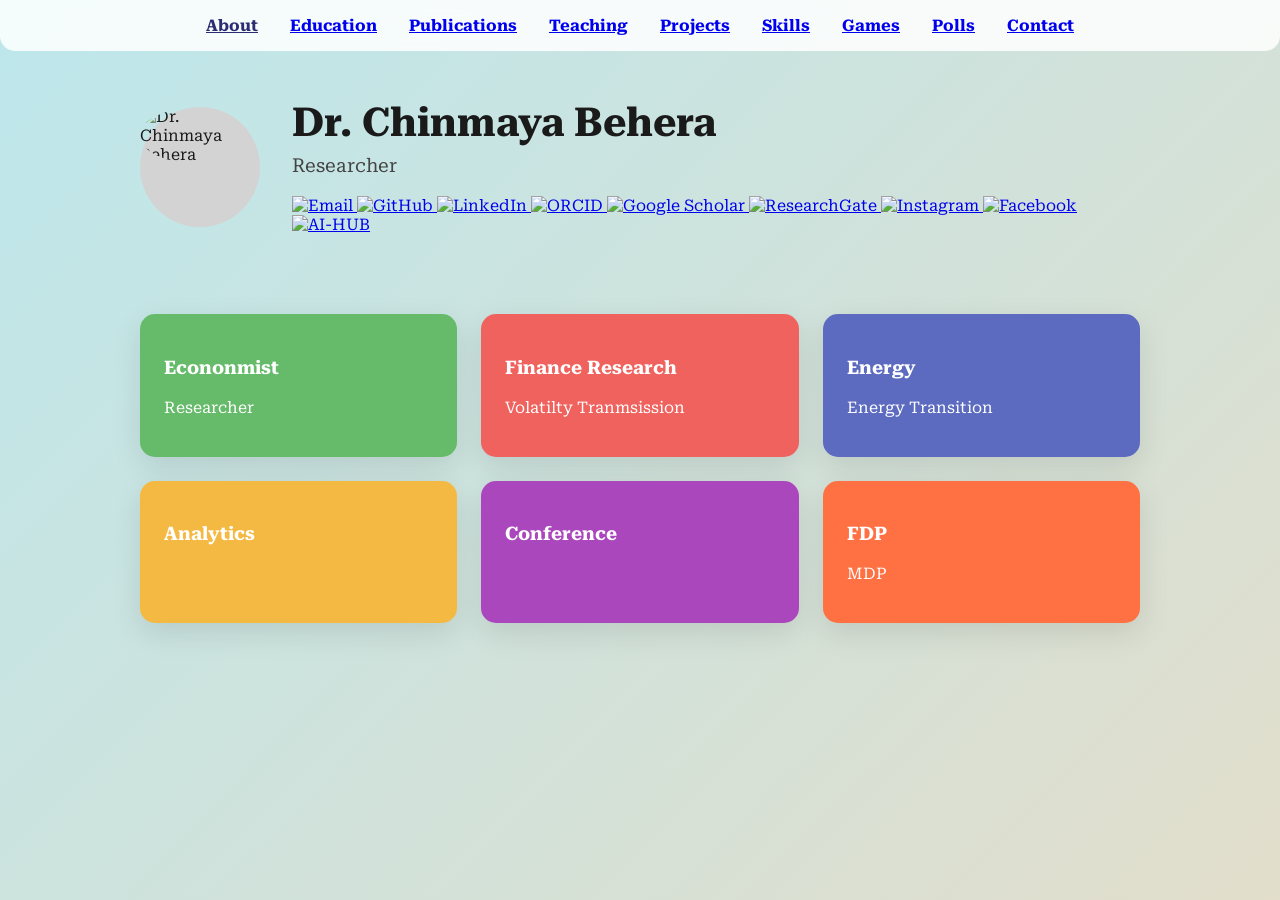
==== index.html @ cb4bd6bf "Update index.html" ====
<!DOCTYPE html>
<html lang="en">
<head>
  <meta charset="UTF-8" />
  <meta name="viewport" content="width=device-width, initial-scale=1.0" />
  <title>Dr. Chinmaya Behera</title>
  <link rel="stylesheet" href="style.css" />
  <link rel="icon" type="image/x-icon" href="assets/favicon.ico" />
  <link href="https://fonts.googleapis.com/css2?family=Roboto+Serif:wght@400;700&display=swap" rel="stylesheet">
  <link href="https://cdn.jsdelivr.net/npm/aos@2.3.1/dist/aos.css" rel="stylesheet">
  <script src="https://cdn.jsdelivr.net/npm/aos@2.3.1/dist/aos.js"></script>
</head>
<body onload="AOS.init();">
  <header class="navbar">
    <nav>
      <ul>
        <li class="active">About</li>
        <li><a href="education.html">Education</a></li>
        <li><a href="publications.html">Publications</a></li>
        <li><a href="teaching.html">Teaching</a></li>
        <li><a href="projects.html">Projects</a></li>
        <li><a href="skills.html">Skills</a></li>
        <li><a href="games-simulations.html">Games</a></li>
        <li><a href="poll.html">Polls</a></li>
        <li><a href="contact.html">Contact</a></li>
      </ul>
    </nav>
  </header>

  <main class="about-section" data-aos="fade-up">
    <div class="intro">
      <div class="avatar">
        <img src="assets/img/prof_pic.jpg" alt="Dr. Chinmaya Behera" style="width: 120px; border-radius: 50%;" />
      </div>
      <div class="intro-text">
        <h1>Dr. Chinmaya Behera </h1>
        <p class="title" style="text-align: justify;">Researcher</p>

         <a href="chinmayaeco@gmail.com" title="Email">
            <img src="assets/icons/email.svg" alt="Email" width="30" />
          </a>
          <a href="https://github.com/chinmayaeco" target="_blank" title="GitHub">
            <img src="assets/icons/github.svg" alt="GitHub" width="30" />
          </a>
          <a href="https://www.linkedin.com/in/dr-chinmaya-behera-03180b23/">
            <img src="assets/icons/lin.png" alt="LinkedIn" width="30" />
          </a>
          <a href="https://orcid.org/0000-0003-1650-9306?lang=en" target="_blank" title="ORCID iD">
            <img src="assets/icons/orcid.svg" alt="ORCID" width="30" />
          </a>
          <a href="https://scholar.google.com/citations?user=LjcboAMAAAAJ&hl=en" target="_blank" title="Google Scholar">
            <img src="assets/icons/google-scholar.svg" alt="Google Scholar" width="30" />
          </a>
          <a href="https://www.researchgate.net/profile/Chinmaya-Behera?ev=hdr_xprf?ev=hdr_xprf" target="_blank" title="ResearchGate">
            <img src="assets/icons/researchgate.svg" alt="ResearchGate" width="30" />
          </a>
          <a href="https://www.instagram.com/chinmayaeco/" target="_blank" title="Instagram">
            <img src="assets/icons/instagram.svg" alt="Instagram" width="30" />
          </a>
          <a href="https://www.facebook.com/chinmayaeco/" target="_blank" title="Facebook">
            <img src="assets/icons/facebook.svg" alt="Facebook" width="30" />
          </a>
          </a>
          <a href="https://chinmayaeco.github.io/" target="_blank" title="Researcher">
            <img src="assets/icons/ai-solid.svg" alt="AI-HUB" width="30" />
          </a>
        
      </div>

  <div class="cards">
    <div class="card green" data-aos="zoom-in">
      <h3>Econonmist</h3>
      <p>Researcher</p>
    </div>
    
    <div class="card red" data-aos="zoom-in" data-aos-delay="100">
      <h3>Finance Research</h3>
      <p>Volatilty Tranmsission </p>
    </div>
    
    <div class="card blue" data-aos="zoom-in" data-aos-delay="200">
      <h3>Energy</h3>
      <p>Energy Transition </p>
    </div>
    
    <div class="card yellow" data-aos="zoom-in" data-aos-delay="300">
      <h3> Analytics</h3>
      <p></p>
    </div>
    
    <div class="card purple" data-aos="zoom-in" data-aos-delay="400">
      <h3>Conference</h3>
      <p></p>
    </div>
    
    <div class="card orange" data-aos="zoom-in" data-aos-delay="500">
      <h3>FDP</h3>
      <p>MDP</p>
    </div>
  </div>

  </main>
</body>
</html>
---- style.css ----
/* Base Setup */
body {
  margin: 0;
  font-family: 'Roboto Serif', serif;
  background: linear-gradient(135deg, #bde7ec, #ffd6b1, #f1c6e7);
  background-size: 400% 400%;
  animation: gradientBG 20s ease infinite;
  color: #1a1a1a;
}

@keyframes gradientBG {
  0% { background-position: 0% 50%; }
  50% { background-position: 100% 50%; }
  100% { background-position: 0% 50%; }
}

/* Navbar */
.navbar {
  background: rgba(255, 255, 255, 0.85);
  padding: 1rem 2rem;
  border-radius: 0 0 15px 15px;
  backdrop-filter: blur(10px);
  position: sticky;
  top: 0;
  z-index: 100;
}

.navbar nav ul {
  display: flex;
  list-style: none;
  gap: 2rem;
  margin: 0;
  padding: 0;
  justify-content: center;
  flex-wrap: wrap;
}

.navbar nav ul li {
  font-weight: bold;
  cursor: pointer;
  transition: all 0.3s ease;
}

.navbar nav ul li.active,
.navbar nav ul li:hover {
  color: #2c2c72;
  text-decoration: underline;
}

/* Intro Section */
.about-section {
  padding: 3rem 2rem;
  max-width: 1000px;
  margin: auto;
}

.intro {
  display: flex;
  gap: 2rem;
  align-items: center;
  flex-wrap: wrap;
}

.avatar {
  width: 120px;
  height: 120px;
  background-color: #d3d3d3;
  border-radius: 50%;
}

.intro-text {
  flex: 1;
}

.intro-text h1 {
  font-size: 2.5rem;
  margin: 0;
}

.intro-text .title {
  font-size: 1.2rem;
  color: #444;
  margin-top: 0.5rem;
}

/* Cards */
.cards {
  margin-top: 3rem;
  display: flex;
  flex-wrap: wrap;
  justify-content: space-between;
  gap: 1.5rem;
}

.card {
  flex: 1;
  min-width: 250px;
  padding: 1.5rem;
  border-radius: 15px;
  box-shadow: 0 10px 30px rgba(0,0,0,0.1);
  color: white;
  transition: transform 0.3s ease, box-shadow 0.3s ease;
}

.card:hover {
  transform: translateY(-5px);
  box-shadow: 0 15px 40px rgba(0,0,0,0.15);
}

/* Individual Colors */
.card.red {
  background-color: #f0625d;
}

.card.blue {
  background-color: #5c6bc0;
}

.card.yellow {
  background-color: #f4b942;
}

.card.green {
  background-color: #66bb6a;
}

.card.purple {
  background-color: #ab47bc;
}

.card.orange {
  background-color: #ff7043;
}

/* Responsive */
@media (max-width: 768px) {
  .intro {
    flex-direction: column;
    text-align: center;
  }

  .cards {
    flex-direction: column;
  }

  .card {
    margin: 0 auto;
  }
}
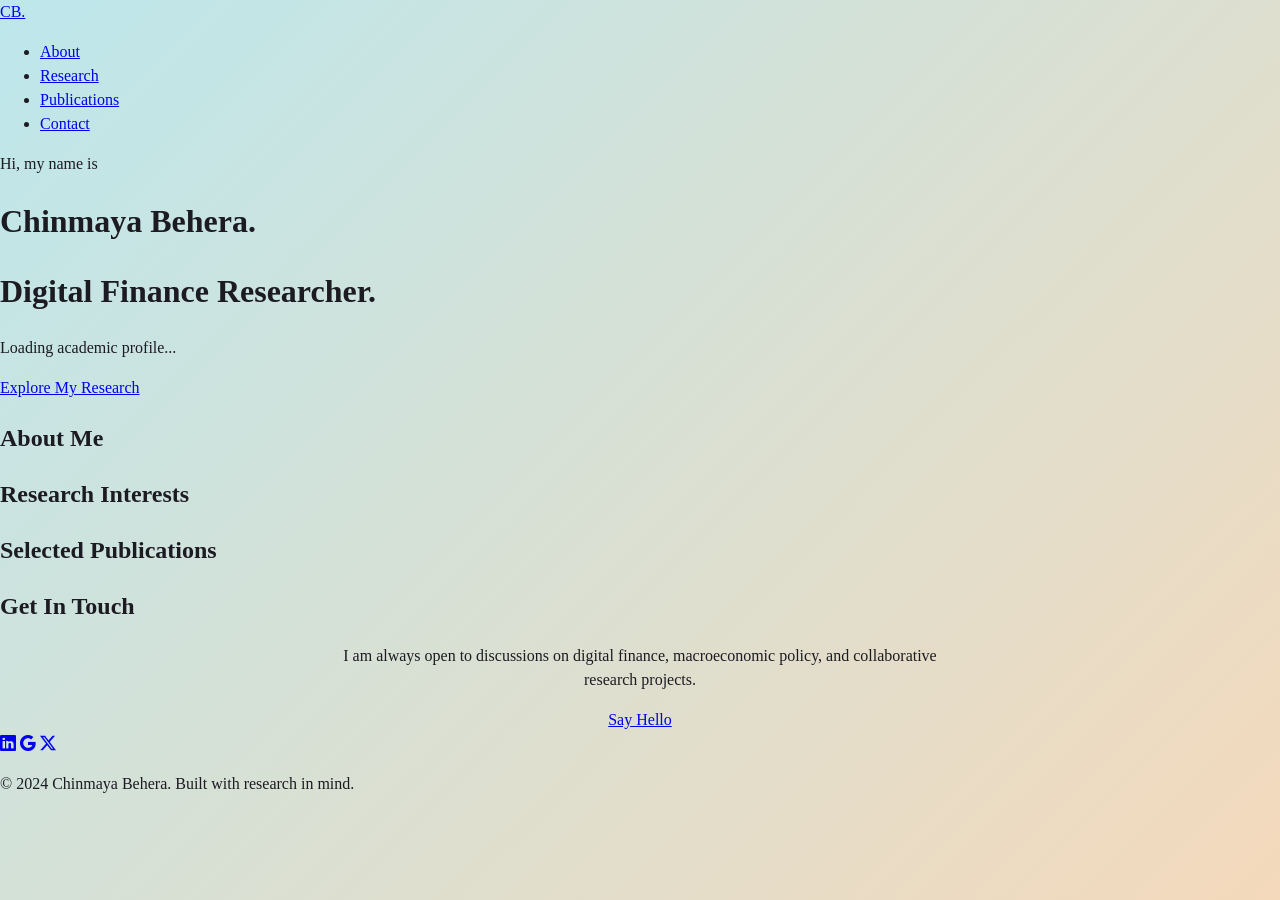
==== commit 3b12f9a9: "Update index.html" ====
--- a/index.html
+++ b/index.html
@@ -1,104 +1,88 @@
 <!DOCTYPE html>
 <html lang="en">
 <head>
-  <meta charset="UTF-8" />
-  <meta name="viewport" content="width=device-width, initial-scale=1.0" />
-  <title>Dr. Chinmaya Behera</title>
-  <link rel="stylesheet" href="style.css" />
-  <link rel="icon" type="image/x-icon" href="assets/favicon.ico" />
-  <link href="https://fonts.googleapis.com/css2?family=Roboto+Serif:wght@400;700&display=swap" rel="stylesheet">
-  <link href="https://cdn.jsdelivr.net/npm/aos@2.3.1/dist/aos.css" rel="stylesheet">
-  <script src="https://cdn.jsdelivr.net/npm/aos@2.3.1/dist/aos.js"></script>
+    <meta charset="UTF-8">
+    <meta name="viewport" content="width=device-width, initial-scale=1.0">
+    <meta name="description" content="Chinmaya Behera - Academic Portfolio and Research in Digital Finance, Inflation & Financial Inclusion.">
+    <title>Chinmaya Behera | Research Portfolio</title>
+    <link rel="stylesheet" href="style.css">
+    <link rel="stylesheet" href="https://cdn.jsdelivr.net/npm/bootstrap-icons@1.11.1/font/bootstrap-icons.css">
 </head>
-<body onload="AOS.init();">
-  <header class="navbar">
+<body>
     <nav>
-      <ul>
-        <li class="active">About</li>
-        <li><a href="education.html">Education</a></li>
-        <li><a href="publications.html">Publications</a></li>
-        <li><a href="teaching.html">Teaching</a></li>
-        <li><a href="projects.html">Projects</a></li>
-        <li><a href="skills.html">Skills</a></li>
-        <li><a href="games-simulations.html">Games</a></li>
-        <li><a href="poll.html">Polls</a></li>
-        <li><a href="contact.html">Contact</a></li>
-      </ul>
+        <div class="container">
+            <a href="#" class="logo">CB.</a>
+            <ul class="nav-links">
+                <li><a href="#about">About</a></li>
+                <li><a href="#research">Research</a></li>
+                <li><a href="#publications">Publications</a></li>
+                <li><a href="#contact">Contact</a></li>
+            </ul>
+        </div>
     </nav>
-  </header>
 
-  <main class="about-section" data-aos="fade-up">
-    <div class="intro">
-      <div class="avatar">
-        <img src="assets/img/prof_pic.jpg" alt="Dr. Chinmaya Behera" style="width: 120px; border-radius: 50%;" />
-      </div>
-      <div class="intro-text">
-        <h1>Dr. Chinmaya Behera </h1>
-        <p class="title" style="text-align: justify;">Researcher</p>
+    <header class="hero">
+        <div class="container hero-content">
+            <span class="fade-in">Hi, my name is</span>
+            <h1 id="user-name" class="fade-in" style="animation-delay: 0.2s">Chinmaya Behera.</h1>
+            <h1 id="user-title" class="fade-in" style="color: var(--text-dim); animation-delay: 0.4s">Digital Finance Researcher.</h1>
+            <p id="user-bio" class="bio fade-in" style="animation-delay: 0.6s">
+                Loading academic profile...
+            </p>
+            <a href="#research" class="btn fade-in" style="animation-delay: 0.8s">Explore My Research</a>
+        </div>
+    </header>
 
-         <a href="chinmayaeco@gmail.com" title="Email">
-            <img src="assets/icons/email.svg" alt="Email" width="30" />
-          </a>
-          <a href="https://github.com/chinmayaeco" target="_blank" title="GitHub">
-            <img src="assets/icons/github.svg" alt="GitHub" width="30" />
-          </a>
-          <a href="https://www.linkedin.com/in/dr-chinmaya-behera-03180b23/">
-            <img src="assets/icons/lin.png" alt="LinkedIn" width="30" />
-          </a>
-          <a href="https://orcid.org/0000-0003-1650-9306?lang=en" target="_blank" title="ORCID iD">
-            <img src="assets/icons/orcid.svg" alt="ORCID" width="30" />
-          </a>
-          <a href="https://scholar.google.com/citations?user=LjcboAMAAAAJ&hl=en" target="_blank" title="Google Scholar">
-            <img src="assets/icons/google-scholar.svg" alt="Google Scholar" width="30" />
-          </a>
-          <a href="https://www.researchgate.net/profile/Chinmaya-Behera?ev=hdr_xprf?ev=hdr_xprf" target="_blank" title="ResearchGate">
-            <img src="assets/icons/researchgate.svg" alt="ResearchGate" width="30" />
-          </a>
-          <a href="https://www.instagram.com/chinmayaeco/" target="_blank" title="Instagram">
-            <img src="assets/icons/instagram.svg" alt="Instagram" width="30" />
-          </a>
-          <a href="https://www.facebook.com/chinmayaeco/" target="_blank" title="Facebook">
-            <img src="assets/icons/facebook.svg" alt="Facebook" width="30" />
-          </a>
-          </a>
-          <a href="https://chinmayaeco.github.io/" target="_blank" title="Researcher">
-            <img src="assets/icons/ai-solid.svg" alt="AI-HUB" width="30" />
-          </a>
-        
-      </div>
+    <section id="about" class="container">
+        <div class="section-title">
+            <h2>About Me</h2>
+        </div>
+        <div class="about-content">
+            <div id="about-text">
+                <!-- Data from JSON -->
+            </div>
+        </div>
+    </section>
 
-  <div class="cards">
-    <div class="card green" data-aos="zoom-in">
-      <h3>Econonmist</h3>
-      <p>Researcher</p>
-    </div>
-    
-    <div class="card red" data-aos="zoom-in" data-aos-delay="100">
-      <h3>Finance Research</h3>
-      <p>Volatilty Tranmsission </p>
-    </div>
-    
-    <div class="card blue" data-aos="zoom-in" data-aos-delay="200">
-      <h3>Energy</h3>
-      <p>Energy Transition </p>
-    </div>
-    
-    <div class="card yellow" data-aos="zoom-in" data-aos-delay="300">
-      <h3> Analytics</h3>
-      <p></p>
-    </div>
-    
-    <div class="card purple" data-aos="zoom-in" data-aos-delay="400">
-      <h3>Conference</h3>
-      <p></p>
-    </div>
-    
-    <div class="card orange" data-aos="zoom-in" data-aos-delay="500">
-      <h3>FDP</h3>
-      <p>MDP</p>
-    </div>
-  </div>
+    <section id="research" class="container">
+        <div class="section-title">
+            <h2>Research Interests</h2>
+        </div>
+        <div class="research-grid" id="interest-grid">
+            <!-- Dynamic Content -->
+        </div>
+    </section>
 
-  </main>
+    <section id="publications" class="container">
+        <div class="section-title">
+            <h2>Selected Publications</h2>
+        </div>
+        <div class="pub-list" id="publication-list">
+            <!-- Dynamic Content -->
+        </div>
+    </section>
+
+    <section id="contact" class="container">
+        <div class="section-title">
+            <h2>Get In Touch</h2>
+        </div>
+        <div style="text-align: center; max-width: 600px; margin: 0 auto;">
+            <p class="bio">I am always open to discussions on digital finance, macroeconomic policy, and collaborative research projects.</p>
+            <a id="email-link" href="mailto:chinmaya@gim.ac.in" class="btn" style="margin-top: 2rem;">Say Hello</a>
+        </div>
+    </section>
+
+    <footer>
+        <div class="container">
+            <div class="footer-links">
+                <a href="#" id="linkedin-link"><i class="bi bi-linkedin"></i></a>
+                <a href="#" id="scholar-link"><i class="bi bi-google"></i></a>
+                <a href="#" id="twitter-link"><i class="bi bi-twitter-x"></i></a>
+            </div>
+            <p>&copy; 2024 Chinmaya Behera. Built with research in mind.</p>
+        </div>
+    </footer>
+
+    <script src="script.js"></script>
 </body>
 </html>
--- a/style.css
+++ b/style.css
@@ -1,149 +1,223 @@
-/* Base Setup */
+/* ------------------------------
+   Design tokens + global reset
+------------------------------- */
+:root {
+  --font-family: 'Roboto Serif', Georgia, 'Times New Roman', serif;
+  --text: #1c1b22;
+  --text-muted: #4a4a58;
+  --surface: rgba(255, 255, 255, 0.82);
+  --surface-strong: rgba(255, 255, 255, 0.94);
+  --focus: #2746f3;
+  --shadow-sm: 0 6px 20px rgba(0, 0, 0, 0.08);
+  --shadow-md: 0 14px 30px rgba(0, 0, 0, 0.14);
+
+  --red: #e64f4a;
+  --blue: #4a5ec7;
+  --yellow: #d59a2d;
+  --green: #4ea652;
+  --purple: #8b3ea2;
+  --orange: #ea6437;
+
+  --gradient-1: #bde7ec;
+  --gradient-2: #ffd6b1;
+  --gradient-3: #f1c6e7;
+}
+
+* {
+  box-sizing: border-box;
+}
+
+html,
 body {
   margin: 0;
-  font-family: 'Roboto Serif', serif;
-  background: linear-gradient(135deg, #bde7ec, #ffd6b1, #f1c6e7);
-  background-size: 400% 400%;
-  animation: gradientBG 20s ease infinite;
-  color: #1a1a1a;
+  min-height: 100%;
+}
+
+body {
+  font-family: var(--font-family);
+  line-height: 1.5;
+  color: var(--text);
+  background: linear-gradient(135deg, var(--gradient-1), var(--gradient-2), var(--gradient-3));
+  background-size: 240% 240%;
+  animation: gradientBG 18s ease infinite;
+  text-rendering: optimizeLegibility;
 }
 
 @keyframes gradientBG {
-  0% { background-position: 0% 50%; }
-  50% { background-position: 100% 50%; }
-  100% { background-position: 0% 50%; }
-}
-
-/* Navbar */
+  0% {
+    background-position: 0% 50%;
+  }
+  50% {
+    background-position: 100% 50%;
+  }
+  100% {
+    background-position: 0% 50%;
+  }
+}
+
+/* ------------------------------
+   Navigation
+------------------------------- */
 .navbar {
-  background: rgba(255, 255, 255, 0.85);
-  padding: 1rem 2rem;
-  border-radius: 0 0 15px 15px;
-  backdrop-filter: blur(10px);
   position: sticky;
   top: 0;
   z-index: 100;
+  padding: 0.9rem 1.25rem;
+  margin: 0 auto;
+  border-radius: 0 0 16px 16px;
+  background: var(--surface);
+  backdrop-filter: blur(12px);
+  -webkit-backdrop-filter: blur(12px);
+  border-bottom: 1px solid rgba(255, 255, 255, 0.7);
 }
 
 .navbar nav ul {
   display: flex;
+  justify-content: center;
+  align-items: center;
+  flex-wrap: wrap;
   list-style: none;
-  gap: 2rem;
+  gap: 0.6rem 1.4rem;
   margin: 0;
   padding: 0;
-  justify-content: center;
-  flex-wrap: wrap;
 }
 
 .navbar nav ul li {
-  font-weight: bold;
+  font-weight: 650;
+  padding: 0.2rem 0.1rem;
   cursor: pointer;
-  transition: all 0.3s ease;
+  color: var(--text-muted);
+  border-radius: 0.3rem;
+  transition: color 180ms ease, transform 180ms ease;
 }
 
 .navbar nav ul li.active,
 .navbar nav ul li:hover {
-  color: #2c2c72;
+  color: #27206e;
   text-decoration: underline;
-}
-
-/* Intro Section */
+  text-underline-offset: 0.23em;
+}
+
+.navbar nav ul li:focus-visible {
+  outline: 3px solid color-mix(in srgb, var(--focus), white 20%);
+  outline-offset: 2px;
+}
+
+/* ------------------------------
+   Intro section
+------------------------------- */
 .about-section {
-  padding: 3rem 2rem;
-  max-width: 1000px;
-  margin: auto;
+  width: min(1080px, 92%);
+  margin-inline: auto;
+  padding: clamp(1.6rem, 2.5vw, 3rem) 0;
 }
 
 .intro {
   display: flex;
-  gap: 2rem;
+  gap: clamp(1rem, 2vw, 2rem);
   align-items: center;
   flex-wrap: wrap;
+  padding: 1rem;
+  border-radius: 1rem;
+  background: var(--surface-strong);
+  box-shadow: var(--shadow-sm);
 }
 
 .avatar {
-  width: 120px;
-  height: 120px;
-  background-color: #d3d3d3;
+  inline-size: clamp(96px, 16vw, 132px);
+  block-size: clamp(96px, 16vw, 132px);
   border-radius: 50%;
+  flex: 0 0 auto;
+  background:
+    radial-gradient(circle at 30% 30%, rgba(255, 255, 255, 0.65), transparent 50%),
+    linear-gradient(160deg, #d7d9dd, #b8bcc2);
+  box-shadow: inset 0 0 0 2px rgba(255, 255, 255, 0.5);
 }
 
 .intro-text {
-  flex: 1;
+  flex: 1 1 300px;
 }
 
 .intro-text h1 {
-  font-size: 2.5rem;
+  font-size: clamp(1.9rem, 4vw, 2.6rem);
   margin: 0;
 }
 
 .intro-text .title {
-  font-size: 1.2rem;
-  color: #444;
-  margin-top: 0.5rem;
-}
-
-/* Cards */
+  margin-top: 0.4rem;
+  color: var(--text-muted);
+  font-size: clamp(1rem, 2.1vw, 1.2rem);
+}
+
+/* ------------------------------
+   Cards
+------------------------------- */
 .cards {
-  margin-top: 3rem;
-  display: flex;
-  flex-wrap: wrap;
-  justify-content: space-between;
-  gap: 1.5rem;
+  margin-top: clamp(1.7rem, 3vw, 3rem);
+  display: grid;
+  gap: 1.1rem;
+  grid-template-columns: repeat(auto-fit, minmax(230px, 1fr));
 }
 
 .card {
-  flex: 1;
-  min-width: 250px;
-  padding: 1.5rem;
-  border-radius: 15px;
-  box-shadow: 0 10px 30px rgba(0,0,0,0.1);
-  color: white;
-  transition: transform 0.3s ease, box-shadow 0.3s ease;
-}
-
-.card:hover {
-  transform: translateY(-5px);
-  box-shadow: 0 15px 40px rgba(0,0,0,0.15);
-}
-
-/* Individual Colors */
-.card.red {
-  background-color: #f0625d;
-}
-
-.card.blue {
-  background-color: #5c6bc0;
-}
-
-.card.yellow {
-  background-color: #f4b942;
-}
-
-.card.green {
-  background-color: #66bb6a;
-}
-
-.card.purple {
-  background-color: #ab47bc;
-}
-
-.card.orange {
-  background-color: #ff7043;
-}
-
-/* Responsive */
+  position: relative;
+  border-radius: 16px;
+  padding: 1.25rem;
+  color: #fff;
+  box-shadow: var(--shadow-sm);
+  transition: transform 220ms ease, box-shadow 220ms ease;
+  isolation: isolate;
+  overflow: hidden;
+}
+
+.card::before {
+  content: '';
+  position: absolute;
+  inset: -30% -20% auto auto;
+  width: 130px;
+  height: 130px;
+  background: radial-gradient(circle, rgba(255, 255, 255, 0.3), transparent 65%);
+  pointer-events: none;
+  z-index: -1;
+}
+
+.card:hover,
+.card:focus-within {
+  transform: translateY(-6px);
+  box-shadow: var(--shadow-md);
+}
+
+.card.red { background-color: var(--red); }
+.card.blue { background-color: var(--blue); }
+.card.yellow { background-color: var(--yellow); }
+.card.green { background-color: var(--green); }
+.card.purple { background-color: var(--purple); }
+.card.orange { background-color: var(--orange); }
+
+/* ------------------------------
+   Responsive + motion preferences
+------------------------------- */
 @media (max-width: 768px) {
+  .navbar {
+    border-radius: 0;
+    padding-inline: 0.7rem;
+  }
+
   .intro {
     flex-direction: column;
     text-align: center;
   }
 
   .cards {
-    flex-direction: column;
-  }
-
-  .card {
-    margin: 0 auto;
-  }
-}
+    grid-template-columns: 1fr;
+  }
+}
+
+@media (prefers-reduced-motion: reduce) {
+  * {
+    animation-duration: 0.01ms !important;
+    animation-iteration-count: 1 !important;
+    transition-duration: 0.01ms !important;
+    scroll-behavior: auto !important;
+  }
+}
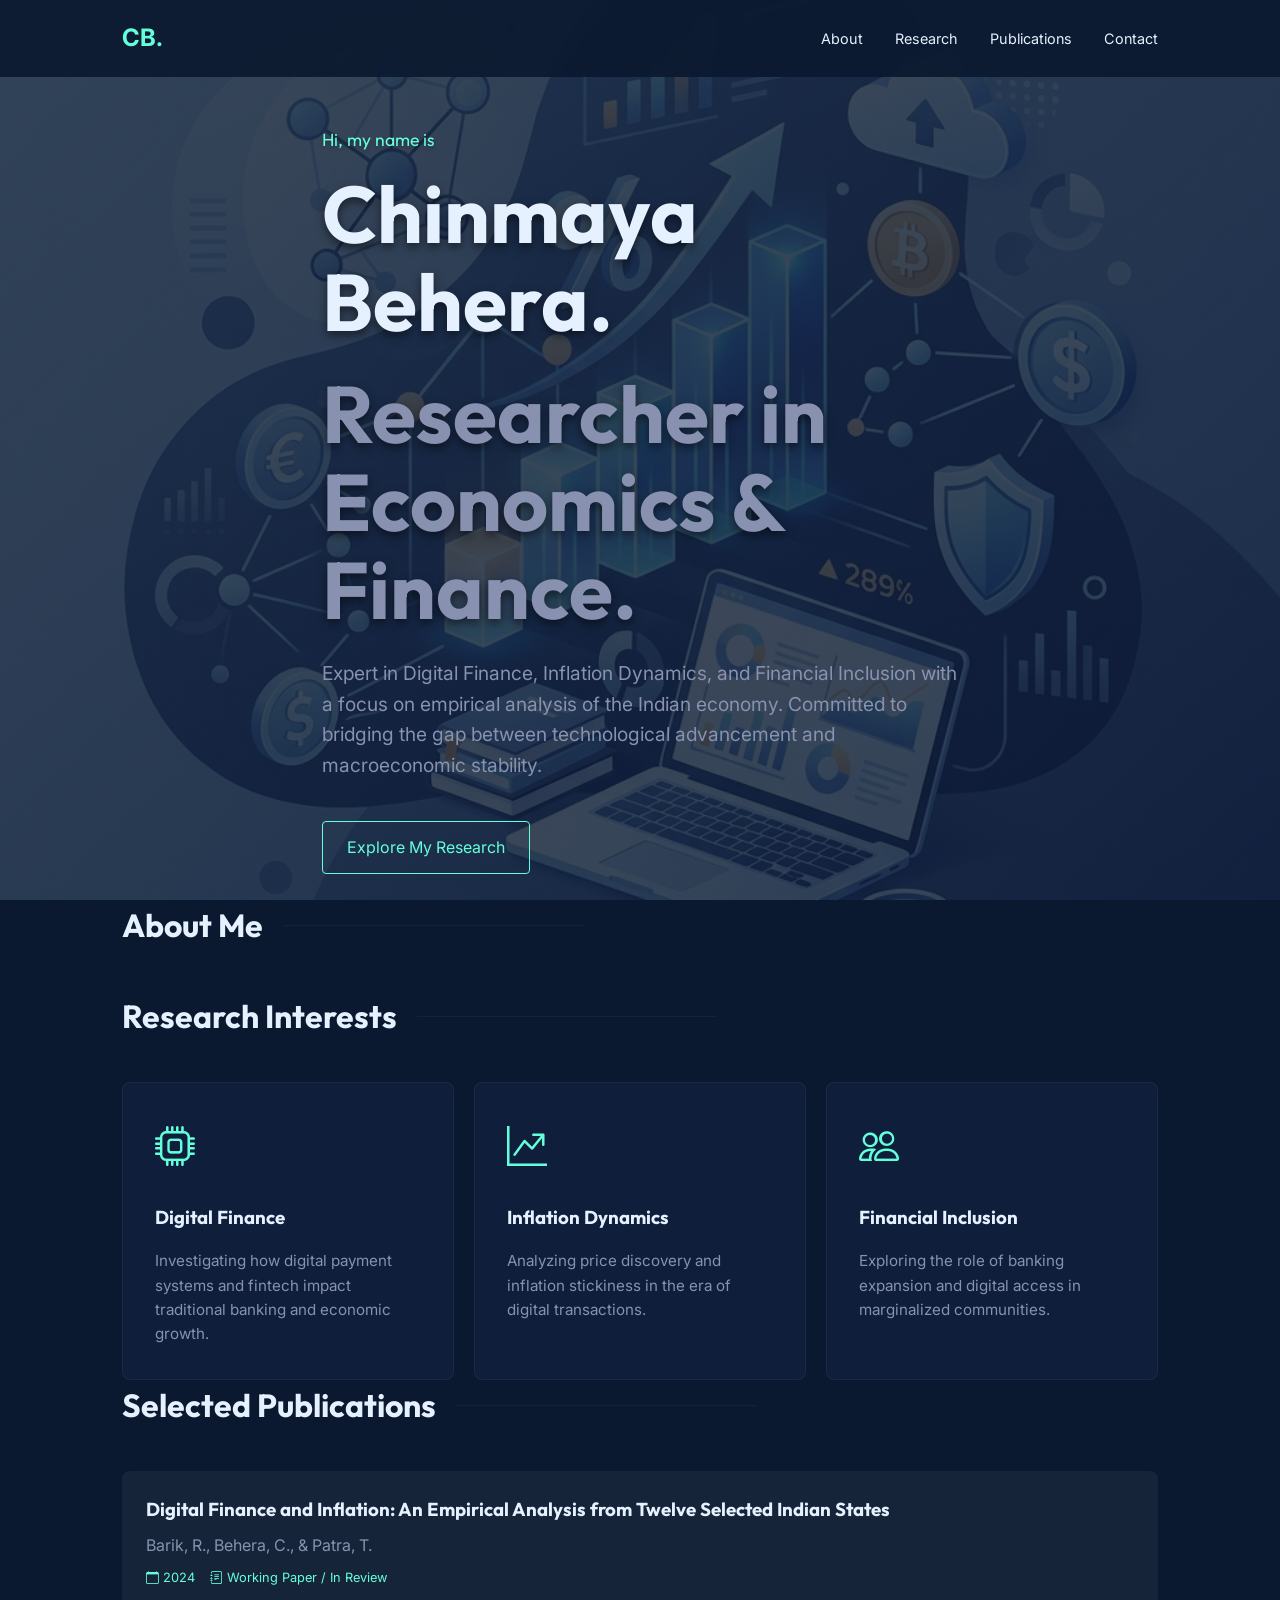
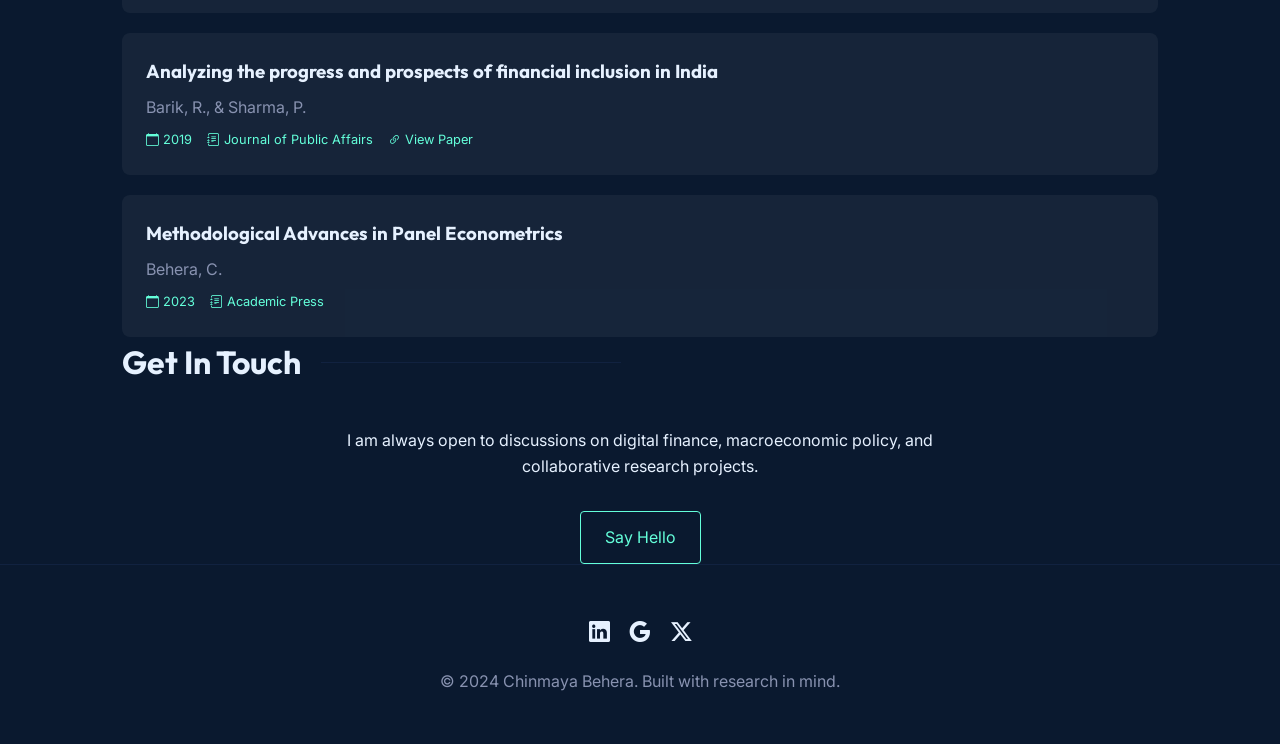
==== commit 7cbdcf8b: "Update index.html" ====
--- a/index.html
+++ b/index.html
@@ -2,7 +2,7 @@
 <html lang="en">
 <head>
     <meta charset="UTF-8">
-    <meta name="viewport" content="width=device-width, initial-scale=1.0">
+    <meta name="viewport" content="width=device-width, initial-scale=.5">
     <meta name="description" content="Chinmaya Behera - Academic Portfolio and Research in Digital Finance, Inflation & Financial Inclusion.">
     <title>Chinmaya Behera | Research Portfolio</title>
     <link rel="stylesheet" href="style.css">
--- a/style.css
+++ b/style.css
@@ -1,223 +1,276 @@
-/* ------------------------------
-   Design tokens + global reset
-------------------------------- */
+@import url('https://fonts.googleapis.com/css2?family=Inter:wght@300;400;600&family=Outfit:wght@300;400;600;700&display=swap');
+
 :root {
-  --font-family: 'Roboto Serif', Georgia, 'Times New Roman', serif;
-  --text: #1c1b22;
-  --text-muted: #4a4a58;
-  --surface: rgba(255, 255, 255, 0.82);
-  --surface-strong: rgba(255, 255, 255, 0.94);
-  --focus: #2746f3;
-  --shadow-sm: 0 6px 20px rgba(0, 0, 0, 0.08);
-  --shadow-md: 0 14px 30px rgba(0, 0, 0, 0.14);
-
-  --red: #e64f4a;
-  --blue: #4a5ec7;
-  --yellow: #d59a2d;
-  --green: #4ea652;
-  --purple: #8b3ea2;
-  --orange: #ea6437;
-
-  --gradient-1: #bde7ec;
-  --gradient-2: #ffd6b1;
-  --gradient-3: #f1c6e7;
+  --primary: #0a192f;
+  --secondary: #112240;
+  --accent: #64ffda;
+  --text-light: #e6f1ff;
+  --text-dim: #8892b0;
+  --bg: #0a192f;
+  --card-bg: rgba(17, 34, 64, 0.7);
+  --glass: rgba(255, 255, 255, 0.05);
+  --transition: all 0.3s cubic-bezier(0.645, 0.045, 0.355, 1);
 }
 
 * {
-  box-sizing: border-box;
-}
-
-html,
-body {
-  margin: 0;
-  min-height: 100%;
-}
-
-body {
-  font-family: var(--font-family);
-  line-height: 1.5;
-  color: var(--text);
-  background: linear-gradient(135deg, var(--gradient-1), var(--gradient-2), var(--gradient-3));
-  background-size: 240% 240%;
-  animation: gradientBG 18s ease infinite;
-  text-rendering: optimizeLegibility;
-}
-
-@keyframes gradientBG {
-  0% {
-    background-position: 0% 50%;
-  }
-  50% {
-    background-position: 100% 50%;
-  }
-  100% {
-    background-position: 0% 50%;
-  }
-}
-
-/* ------------------------------
-   Navigation
-------------------------------- */
-.navbar {
-  position: sticky;
-  top: 0;
-  z-index: 100;
-  padding: 0.9rem 1.25rem;
-  margin: 0 auto;
-  border-radius: 0 0 16px 16px;
-  background: var(--surface);
-  backdrop-filter: blur(12px);
-  -webkit-backdrop-filter: blur(12px);
-  border-bottom: 1px solid rgba(255, 255, 255, 0.7);
-}
-
-.navbar nav ul {
-  display: flex;
-  justify-content: center;
-  align-items: center;
-  flex-wrap: wrap;
-  list-style: none;
-  gap: 0.6rem 1.4rem;
   margin: 0;
   padding: 0;
-}
-
-.navbar nav ul li {
-  font-weight: 650;
-  padding: 0.2rem 0.1rem;
-  cursor: pointer;
-  color: var(--text-muted);
-  border-radius: 0.3rem;
-  transition: color 180ms ease, transform 180ms ease;
-}
-
-.navbar nav ul li.active,
-.navbar nav ul li:hover {
-  color: #27206e;
-  text-decoration: underline;
-  text-underline-offset: 0.23em;
-}
-
-.navbar nav ul li:focus-visible {
-  outline: 3px solid color-mix(in srgb, var(--focus), white 20%);
-  outline-offset: 2px;
-}
-
-/* ------------------------------
-   Intro section
-------------------------------- */
-.about-section {
-  width: min(1080px, 92%);
-  margin-inline: auto;
-  padding: clamp(1.6rem, 2.5vw, 3rem) 0;
-}
-
-.intro {
-  display: flex;
-  gap: clamp(1rem, 2vw, 2rem);
+  box-sizing: border-box;
+}
+
+body {
+  font-family: 'Inter', sans-serif;
+  background-color: var(--bg);
+  color: var(--text-light);
+  line-height: 1.6;
+  overflow-x: hidden;
+}
+
+h1, h2, h3 {
+  font-family: 'Outfit', sans-serif;
+  font-weight: 700;
+  color: var(--text-light);
+}
+
+.container {
+  max-width: 1100px;
+  margin: 0 auto;
+  padding: 0 2rem;
+}
+
+/* Navbar */
+nav {
+  position: fixed;
+  top: 0;
+  width: 100%;
+  padding: 1.2rem 0;
+  background: rgba(10, 25, 47, 0.9);
+  backdrop-filter: blur(8px);
+  z-index: 1000;
+  transition: var(--transition);
+}
+
+nav .container {
+  display: flex;
+  justify-content: space-between;
   align-items: center;
-  flex-wrap: wrap;
-  padding: 1rem;
-  border-radius: 1rem;
-  background: var(--surface-strong);
-  box-shadow: var(--shadow-sm);
-}
-
-.avatar {
-  inline-size: clamp(96px, 16vw, 132px);
-  block-size: clamp(96px, 16vw, 132px);
-  border-radius: 50%;
-  flex: 0 0 auto;
-  background:
-    radial-gradient(circle at 30% 30%, rgba(255, 255, 255, 0.65), transparent 50%),
-    linear-gradient(160deg, #d7d9dd, #b8bcc2);
-  box-shadow: inset 0 0 0 2px rgba(255, 255, 255, 0.5);
-}
-
-.intro-text {
-  flex: 1 1 300px;
-}
-
-.intro-text h1 {
-  font-size: clamp(1.9rem, 4vw, 2.6rem);
-  margin: 0;
-}
-
-.intro-text .title {
-  margin-top: 0.4rem;
-  color: var(--text-muted);
-  font-size: clamp(1rem, 2.1vw, 1.2rem);
-}
-
-/* ------------------------------
-   Cards
-------------------------------- */
-.cards {
-  margin-top: clamp(1.7rem, 3vw, 3rem);
+}
+
+.logo {
+  font-size: 1.5rem;
+  font-weight: 700;
+  color: var(--accent);
+  text-decoration: none;
+}
+
+.nav-links {
+  display: flex;
+  gap: 2rem;
+  list-style: none;
+}
+
+.nav-links a {
+  text-decoration: none;
+  color: var(--text-light);
+  font-weight: 400;
+  font-size: 0.9rem;
+  transition: var(--transition);
+}
+
+.nav-links a:hover {
+  color: var(--accent);
+}
+
+/* Hero Section */
+.hero {
+  height: 100vh;
+  display: flex;
+  align-items: center;
+  position: relative;
+  background: linear-gradient(rgba(10, 25, 47, 0.8), rgba(10, 25, 47, 0.8)), url('hero-bg.png');
+  background-size: cover;
+  background-position: center;
+  padding-top: 100px; /* Space for navbar */
+}
+
+.hero-content {
+  max-width: 700px;
+}
+
+.hero-content span {
+  color: var(--accent);
+  font-family: 'Outfit', sans-serif;
+  font-size: 1.1rem;
+  display: block;
+  margin-bottom: 1rem;
+  text-shadow: 0 2px 4px rgba(0,0,0,0.3);
+}
+
+.hero h1 {
+  font-size: clamp(40px, 8vw, 80px);
+  line-height: 1.1;
+  margin-bottom: 1.5rem;
+  text-shadow: 0 4px 10px rgba(0,0,0,0.5);
+}
+
+.hero .bio {
+  font-size: 1.2rem;
+  color: var(--text-dim);
+  margin-bottom: 2.5rem;
+}
+
+.btn {
+  padding: 0.8rem 1.5rem;
+  border: 1px solid var(--accent);
+  color: var(--accent);
+  text-decoration: none;
+  border-radius: 4px;
+  transition: var(--transition);
+  display: inline-block;
+}
+
+.btn:hover {
+  background: rgba(100, 255, 218, 0.1);
+}
+
+/* Section Header */
+section {
+  padding: 100px 0;
+}
+
+.section-title {
+  display: flex;
+  align-items: center;
+  margin-bottom: 40px;
+  width: 100%;
+}
+
+.section-title h2 {
+  font-size: 2rem;
+  white-space: nowrap;
+}
+
+.section-title::after {
+  content: "";
+  display: block;
+  position: relative;
+  width: 300px;
+  height: 1px;
+  margin-left: 20px;
+  background-color: var(--secondary);
+}
+
+/* Research Cards */
+.research-grid {
   display: grid;
-  gap: 1.1rem;
-  grid-template-columns: repeat(auto-fit, minmax(230px, 1fr));
+  grid-template-columns: repeat(auto-fit, minmax(300px, 1fr));
+  gap: 20px;
 }
 
 .card {
+  background: var(--card-bg);
+  padding: 2rem;
+  border-radius: 8px;
+  border: 1px solid var(--glass);
+  transition: var(--transition);
   position: relative;
-  border-radius: 16px;
-  padding: 1.25rem;
-  color: #fff;
-  box-shadow: var(--shadow-sm);
-  transition: transform 220ms ease, box-shadow 220ms ease;
-  isolation: isolate;
   overflow: hidden;
 }
 
-.card::before {
-  content: '';
-  position: absolute;
-  inset: -30% -20% auto auto;
-  width: 130px;
-  height: 130px;
-  background: radial-gradient(circle, rgba(255, 255, 255, 0.3), transparent 65%);
-  pointer-events: none;
-  z-index: -1;
-}
-
-.card:hover,
-.card:focus-within {
-  transform: translateY(-6px);
-  box-shadow: var(--shadow-md);
-}
-
-.card.red { background-color: var(--red); }
-.card.blue { background-color: var(--blue); }
-.card.yellow { background-color: var(--yellow); }
-.card.green { background-color: var(--green); }
-.card.purple { background-color: var(--purple); }
-.card.orange { background-color: var(--orange); }
-
-/* ------------------------------
-   Responsive + motion preferences
-------------------------------- */
+.card:hover {
+  transform: translateY(-10px);
+  border-color: rgba(100, 255, 218, 0.3);
+}
+
+.card i {
+  font-size: 2.5rem;
+  color: var(--accent);
+  margin-bottom: 1.5rem;
+  display: block;
+}
+
+.card h3 {
+  margin-bottom: 1rem;
+  color: var(--text-light);
+}
+
+.card p {
+  color: var(--text-dim);
+  font-size: 0.95rem;
+}
+
+/* Publication List */
+.pub-list {
+  display: flex;
+  flex-direction: column;
+  gap: 20px;
+}
+
+.pub-item {
+  padding: 1.5rem;
+  background: var(--glass);
+  border-radius: 8px;
+  transition: var(--transition);
+}
+
+.pub-item:hover {
+  background: rgba(255, 255, 255, 0.08);
+}
+
+.pub-tags {
+  margin-top: 10px;
+  display: flex;
+  gap: 15px;
+  font-size: 0.8rem;
+  color: var(--accent);
+}
+
+/* Footer */
+footer {
+  padding: 50px 0;
+  text-align: center;
+  border-top: 1px solid var(--secondary);
+  color: var(--text-dim);
+}
+
+.footer-links {
+  margin-bottom: 20px;
+  display: flex;
+  justify-content: center;
+  gap: 20px;
+}
+
+.footer-links a {
+  color: var(--text-light);
+  font-size: 1.3rem;
+  transition: var(--transition);
+}
+
+.footer-links a:hover {
+  color: var(--accent);
+  transform: translateY(-3px);
+}
+
+/* Animations */
+@keyframes fadeInUp {
+  from {
+    opacity: 0;
+    transform: translateY(20px);
+  }
+  to {
+    opacity: 1;
+    transform: translateY(0);
+  }
+}
+
+.fade-in {
+  animation: fadeInUp 0.8s ease forwards;
+  opacity: 0;
+}
+
+/* Responsive */
 @media (max-width: 768px) {
-  .navbar {
-    border-radius: 0;
-    padding-inline: 0.7rem;
-  }
-
-  .intro {
-    flex-direction: column;
-    text-align: center;
-  }
-
-  .cards {
-    grid-template-columns: 1fr;
-  }
-}
-
-@media (prefers-reduced-motion: reduce) {
-  * {
-    animation-duration: 0.01ms !important;
-    animation-iteration-count: 1 !important;
-    transition-duration: 0.01ms !important;
-    scroll-behavior: auto !important;
-  }
-}
+  .hero h1 { font-size: 40px; }
+  .section-title::after { width: 100px; }
+  nav .container { padding: 0 1rem; }
+}
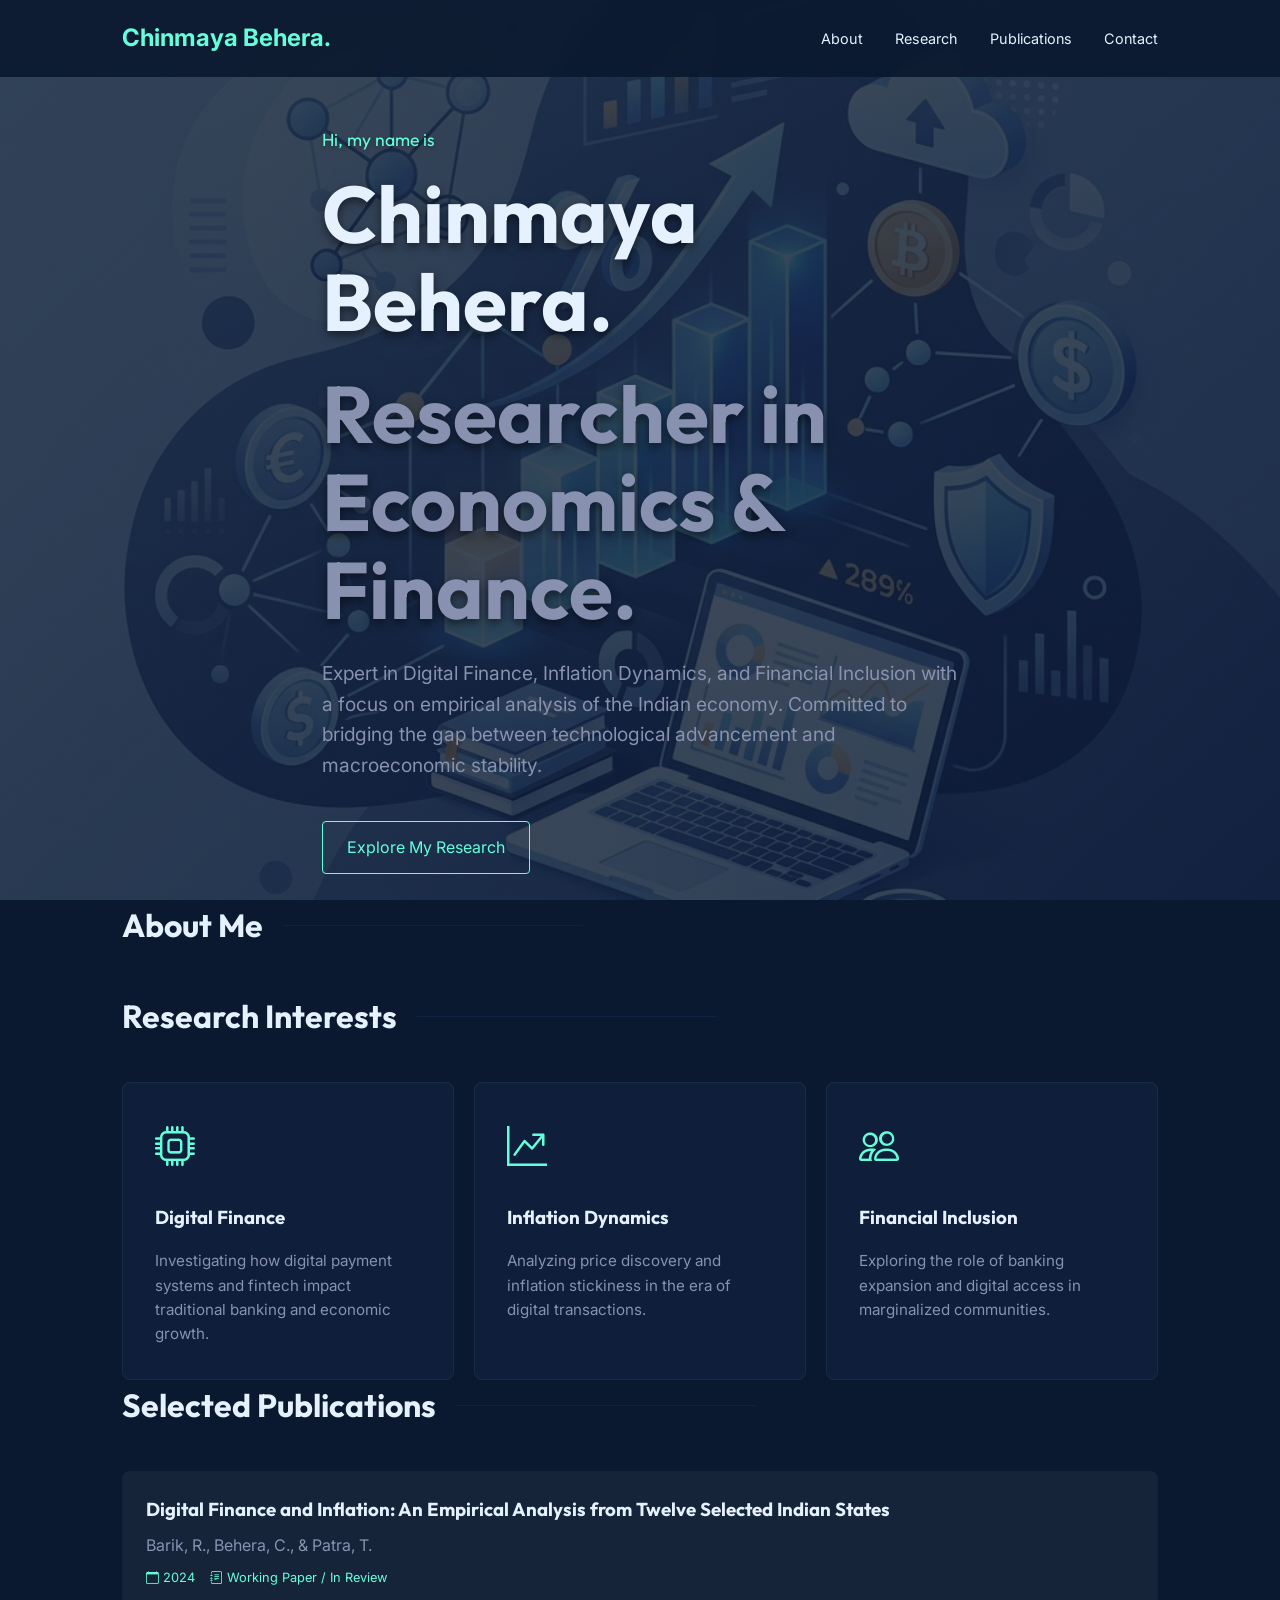
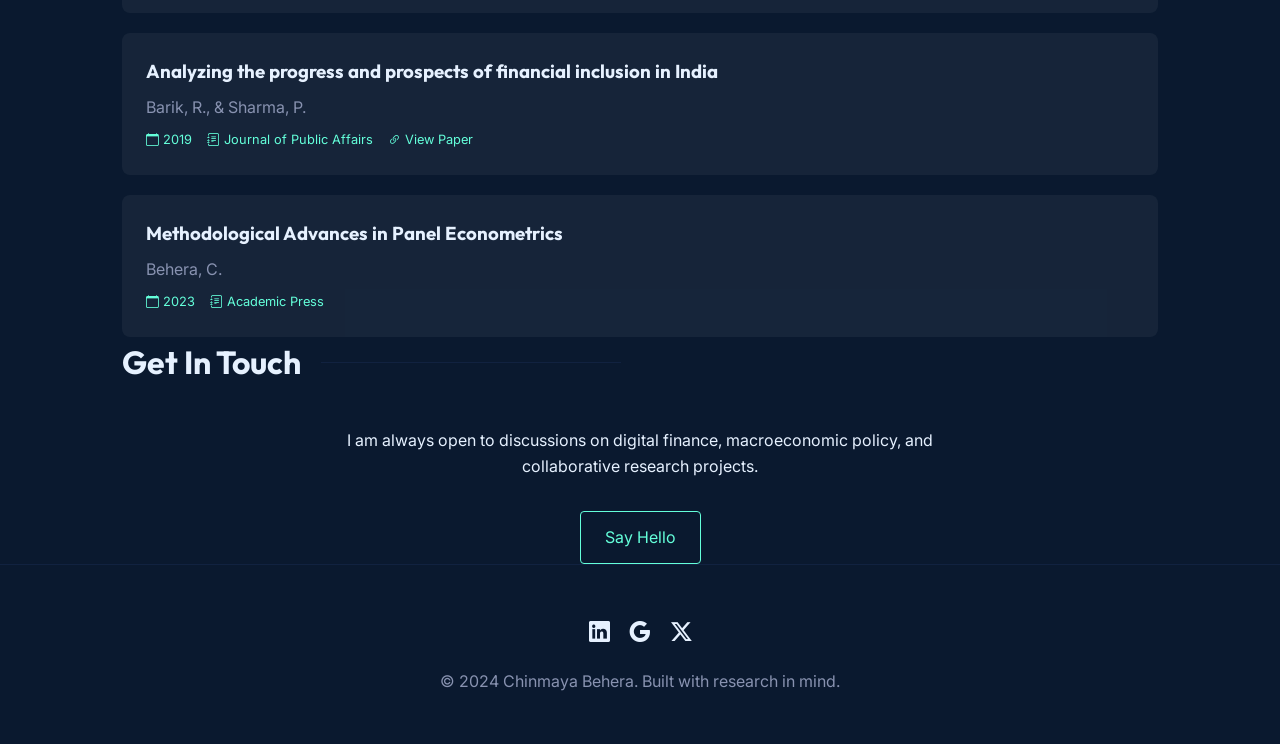
==== commit be31ba10: "Update index.html" ====
--- a/index.html
+++ b/index.html
@@ -2,7 +2,7 @@
 <html lang="en">
 <head>
     <meta charset="UTF-8">
-    <meta name="viewport" content="width=device-width, initial-scale=.5">
+    <meta name="viewport" content="width=device-width>
     <meta name="description" content="Chinmaya Behera - Academic Portfolio and Research in Digital Finance, Inflation & Financial Inclusion.">
     <title>Chinmaya Behera | Research Portfolio</title>
     <link rel="stylesheet" href="style.css">
@@ -11,7 +11,7 @@
 <body>
     <nav>
         <div class="container">
-            <a href="#" class="logo">CB.</a>
+            <a href="#" class="logo">Chinmaya Behera.</a>
             <ul class="nav-links">
                 <li><a href="#about">About</a></li>
                 <li><a href="#research">Research</a></li>
